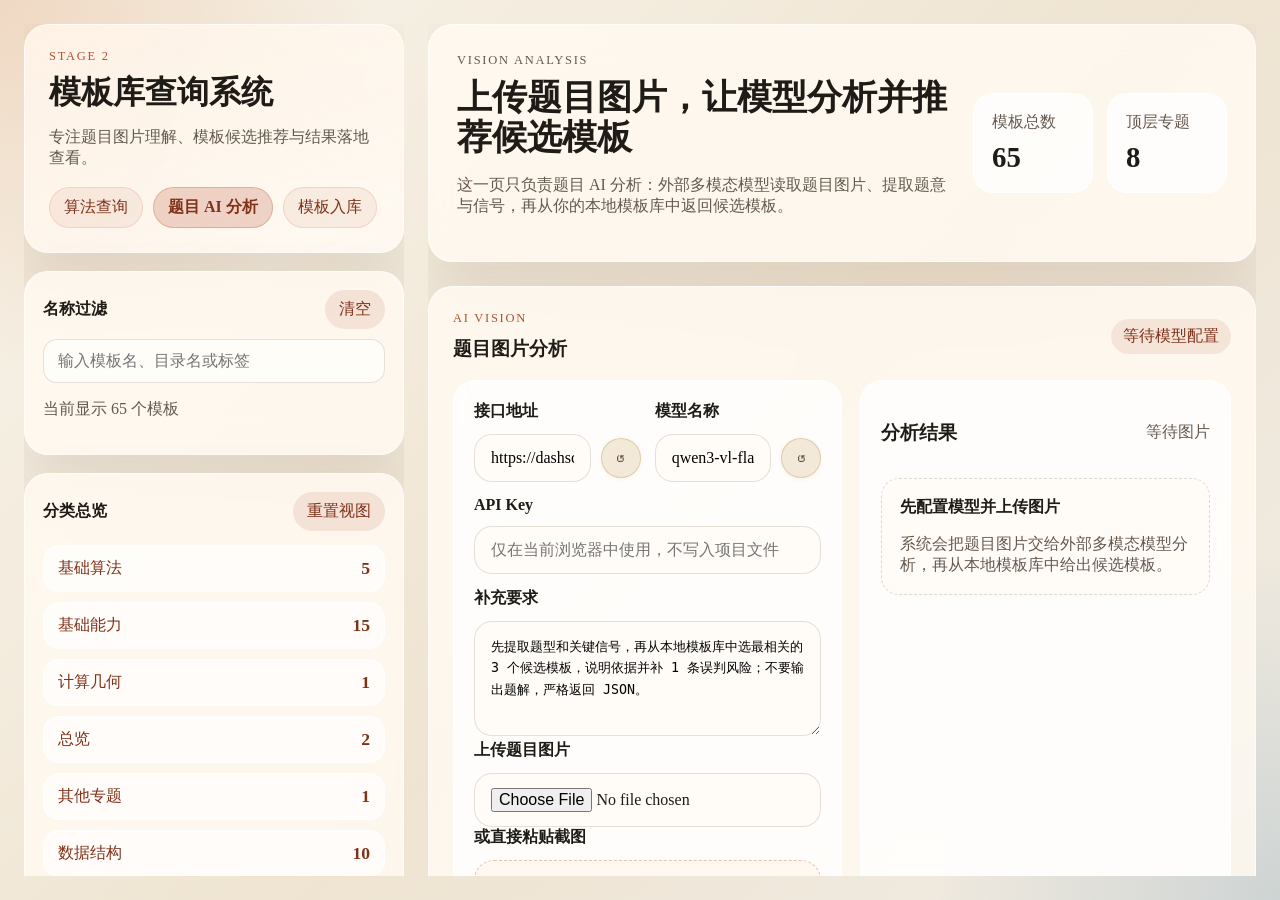
==== web/ai-analysis.html @ 7a5d6fc0 "初始化：智能算法学习助手项目 - 算法竞赛模板库与AI讲解系统" ====
<!DOCTYPE html>
<html lang="zh-CN">
  <head>
    <meta charset="UTF-8" />
    <meta name="viewport" content="width=device-width, initial-scale=1.0" />
    <meta http-equiv="Cache-Control" content="no-cache, no-store, must-revalidate" />
    <meta http-equiv="Pragma" content="no-cache" />
    <meta http-equiv="Expires" content="0" />
    <title>题目 AI 分析</title>
    <link rel="stylesheet" href="./styles.css?v=20260528-manage-page" />
  </head>
  <body data-page="ai-analysis">
    <div class="shell">
      <aside class="sidebar">
        <div class="brand">
          <p class="eyebrow">Stage 2</p>
          <h1>模板库查询系统</h1>
          <p class="subtitle">专注题目图片理解、模板候选推荐与结果落地查看。</p>
          <div class="page-switch" aria-label="页面切换">
            <a class="page-switch-link" href="./index.html">算法查询</a>
            <a class="page-switch-link is-active" href="./ai-analysis.html">题目 AI 分析</a>
            <a class="page-switch-link" href="./template-maintenance.html">模板入库</a>
          </div>
        </div>

        <section class="panel search-panel">
          <div class="panel-title-row compact">
            <label for="keyword">名称过滤</label>
            <button id="clear-search" type="button">清空</button>
          </div>
          <input id="keyword" type="search" placeholder="输入模板名、目录名或标签" />
          <p id="result-count" class="helper"></p>
        </section>

        <section class="panel summary-panel">
          <div class="panel-title-row">
            <h2>分类总览</h2>
            <button id="reset-view" type="button">重置视图</button>
          </div>
          <div id="summary-cards" class="summary-cards"></div>
        </section>

        <section class="panel tree-panel">
          <div class="panel-title-row">
            <h2>目录树</h2>
            <button id="expand-all" type="button">全部展开</button>
          </div>
          <div id="tree-root" class="tree-root"></div>
        </section>
      </aside>

      <main class="content">
        <section class="hero">
          <div>
            <p class="eyebrow">Vision Analysis</p>
            <h2>上传题目图片，让模型分析并推荐候选模板</h2>
            <p>
              这一页只负责题目 AI 分析：外部多模态模型读取题目图片、提取题意与信号，再从你的本地模板库中返回候选模板。
            </p>
          </div>
          <div class="hero-stats">
            <div>
              <span>模板总数</span>
              <strong id="hero-total">0</strong>
            </div>
            <div>
              <span>顶层专题</span>
              <strong id="hero-categories">0</strong>
            </div>
          </div>
        </section>

        <section class="recommend-panel">
          <div class="recommend-header">
            <div>
              <p class="eyebrow">AI Vision</p>
              <h3>题目图片分析</h3>
            </div>
            <span id="recommend-status" class="recommend-status">等待模型配置</span>
          </div>

          <div class="recommend-grid">
            <div class="recommend-card">
              <div class="ai-config-grid">
                <div>
                  <label for="ai-endpoint">接口地址</label>
                  <div class="input-with-reset">
                    <input id="ai-endpoint" type="url" placeholder="https://dashscope.aliyuncs.com/compatible-mode/v1/chat/completions" />
                    <button id="reset-ai-endpoint" type="button" class="inline-reset-btn" title="填入默认接口地址">↺</button>
                  </div>
                </div>
                <div>
                  <label for="ai-model">模型名称</label>
                  <div class="input-with-reset">
                    <input id="ai-model" type="text" placeholder="qwen3-vl-flash" />
                    <button id="reset-ai-model" type="button" class="inline-reset-btn" title="填入默认模型">↺</button>
                  </div>
                </div>
              </div>

              <div class="ai-config-grid single">
                <div>
                  <label for="ai-api-key">API Key</label>
                  <input id="ai-api-key" type="password" placeholder="仅在当前浏览器中使用，不写入项目文件" />
                </div>
              </div>

              <div>
                <label for="ai-extra-prompt">补充要求</label>
                <textarea
                  id="ai-extra-prompt"
                  rows="4"
                  placeholder="默认会提取题型信号，只返回 3 个候选模板，并说明依据与误判风险。"
                ></textarea>
              </div>

              <div>
                <label for="problem-image">上传题目图片</label>
                <input id="problem-image" class="file-input" type="file" accept="image/*" />
              </div>

              <div>
                <label for="paste-target">或直接粘贴截图</label>
                <div id="paste-target" class="paste-target" tabindex="0" role="button" aria-label="粘贴题目截图区域">
                  <strong>点击这里后按 Command + V</strong>
                  <span>也支持在本页任意非输入区域直接粘贴剪贴板中的图片。</span>
                </div>
              </div>

              <div id="image-preview-shell" class="image-preview-shell hidden">
                <img id="image-preview" alt="题目图片预览" />
              </div>

              <p class="helper">
                建议使用支持图像输入且允许浏览器直连的 OpenAI 兼容接口。模型需要返回候选模板与推荐理由。
              </p>

              <div class="recommend-actions">
                <button id="run-recommendation" type="button">调用模型分析</button>
                <button id="clear-recommendation" type="button">清空本次分析</button>
              </div>
            </div>

            <div class="recommend-card result-card">
              <div class="panel-title-row">
                <h3>分析结果</h3>
                <span id="recommend-count" class="helper">等待图片</span>
              </div>
              <div id="analysis-summary" class="analysis-summary hidden">
                <article class="analysis-card">
                  <h4>题意概括</h4>
                  <p id="analysis-summary-text"></p>
                </article>
                <article class="analysis-card">
                  <h4>识别信号</h4>
                  <div id="analysis-signals" class="tag-list"></div>
                </article>
                <article class="analysis-card">
                  <h4>分析备注</h4>
                  <p id="analysis-caution-text"></p>
                </article>
              </div>
              <div id="recommend-results" class="recommend-results">
                <div class="recommend-empty">
                  <h4>先配置模型并上传图片</h4>
                  <p>系统会把题目图片交给外部多模态模型分析，再从本地模板库中给出候选模板。</p>
                </div>
              </div>
            </div>
          </div>
        </section>

        <section id="empty-state" class="empty-state">
          <h3>从左侧或候选结果中选择一个模板</h3>
          <p>你可以先用 AI 分析获得候选模板，也可以继续通过左侧目录树手动浏览。</p>
        </section>

        <section id="detail-panel" class="detail-panel hidden">
          <div class="detail-header">
            <div>
              <p id="detail-breadcrumb" class="eyebrow"></p>
              <h3 id="detail-title"></h3>
            </div>
            <span id="detail-tag" class="detail-tag"></span>
          </div>

          <div class="meta-strip">
            <div class="meta-pill">
              <span>学习难度</span>
              <strong id="detail-difficulty"></strong>
            </div>
            <div class="meta-pill wide">
              <span>关键词</span>
              <div id="detail-keywords" class="tag-list"></div>
            </div>
          </div>

          <div class="detail-grid">
            <article class="detail-card">
              <h4>人工分类路径</h4>
              <p id="detail-layers"></p>
            </article>
            <article class="detail-card">
              <h4>原始文件位置</h4>
              <p id="detail-path"></p>
            </article>
            <article class="detail-card wide">
              <h4>分类说明</h4>
              <p id="detail-note"></p>
            </article>
            <article class="detail-card wide">
              <h4>适用题型</h4>
              <div id="detail-scenarios" class="tag-list"></div>
            </article>
            <article class="detail-card wide">
              <h4>识别信号</h4>
              <div id="detail-signals" class="tag-list"></div>
            </article>
            <article class="detail-card wide">
              <h4>常见风险</h4>
              <div id="detail-risks" class="tag-list"></div>
            </article>
          </div>

          <div class="code-toolbar">
            <div class="code-toolbar-title">
              <span>模板源码</span>
              <span id="code-status" class="code-status">编辑器视图</span>
            </div>
            <div class="code-actions">
              <button id="toggle-wrap" type="button">自动换行</button>
              <button id="toggle-collapse" type="button">展开全部</button>
              <span id="code-meta" class="code-meta"></span>
              <button id="copy-code" type="button">复制代码</button>
            </div>
          </div>
          <pre id="code-block" class="code-block is-collapsed"><code id="detail-code"></code></pre>
        </section>
      </main>
    </div>

    <script src="./data/template-data.js?v=20260528-manage-page"></script>
    <script src="./app.js?v=20260602-ai-proxy"></script>
  </body>
</html>
---- web/styles.css ----
:root {
  --bg: #f3efe5;
  --panel: rgba(255, 250, 242, 0.86);
  --panel-strong: #fffdf8;
  --text: #1f1b16;
  --muted: #65594e;
  --line: rgba(98, 77, 57, 0.16);
  --accent: #b44f2f;
  --accent-soft: rgba(180, 79, 47, 0.12);
  --accent-strong: #7f3119;
  --shadow: 0 24px 60px rgba(88, 55, 29, 0.12);
  --radius: 24px;
}

* {
  box-sizing: border-box;
}

html {
  height: 100%;
}

body {
  margin: 0;
  min-height: 100vh;
  font-family: "Noto Serif SC", "Source Han Serif SC", serif;
  color: var(--text);
  background:
    radial-gradient(circle at top left, rgba(214, 133, 74, 0.25), transparent 24%),
    radial-gradient(circle at bottom right, rgba(72, 116, 138, 0.2), transparent 22%),
    linear-gradient(135deg, #f8f4eb, #efe4d1 55%, #efece6);
  overflow-x: hidden;
}

button,
input {
  font: inherit;
}

.shell {
  display: grid;
  grid-template-columns: minmax(320px, 380px) 1fr;
  gap: 24px;
  padding: 24px;
  width: 100%;
  min-height: 100vh;
}

.sidebar,
.content {
  min-width: 0;
  min-height: calc(100vh - 48px);
}

.sidebar {
  display: flex;
  flex-direction: column;
  gap: 18px;
}

.brand,
.panel,
.hero,
.recommend-panel,
.detail-panel,
.empty-state {
  background: var(--panel);
  backdrop-filter: blur(16px);
  border: 1px solid rgba(255, 255, 255, 0.6);
  border-radius: var(--radius);
  box-shadow: var(--shadow);
}

.brand {
  padding: 24px;
  background:
    linear-gradient(160deg, rgba(255, 244, 232, 0.95), rgba(255, 251, 245, 0.84)),
    linear-gradient(120deg, rgba(180, 79, 47, 0.08), transparent 55%);
}

.page-switch {
  display: flex;
  flex-wrap: wrap;
  gap: 10px;
  margin-top: 18px;
}

.page-switch-link {
  display: inline-flex;
  align-items: center;
  justify-content: center;
  padding: 9px 14px;
  border-radius: 999px;
  color: var(--accent-strong);
  background: rgba(180, 79, 47, 0.08);
  border: 1px solid rgba(180, 79, 47, 0.14);
  text-decoration: none;
  transition: transform 0.18s ease, background 0.18s ease, border-color 0.18s ease;
}

.page-switch-link:hover {
  transform: translateY(-1px);
  background: rgba(180, 79, 47, 0.14);
}

.page-switch-link.is-active {
  background: rgba(180, 79, 47, 0.22);
  border-color: rgba(180, 79, 47, 0.28);
  font-weight: 700;
}

.brand h1,
.hero h2,
#detail-title,
.empty-state h3 {
  margin: 0;
  line-height: 1.15;
}

.brand h1 {
  font-size: 2rem;
}

.subtitle,
.helper,
.hero p,
.detail-card p,
#detail-note,
#detail-path,
#detail-layers,
.empty-state p {
  color: var(--muted);
}

.eyebrow {
  margin: 0 0 10px;
  color: var(--accent);
  font-size: 0.78rem;
  letter-spacing: 0.14em;
  text-transform: uppercase;
}

.panel {
  padding: 18px;
}

.panel h2,
.detail-card h4 {
  margin: 0;
  font-size: 1rem;
}

.search-panel label {
  display: block;
  margin-bottom: 10px;
  font-weight: 700;
}

.search-panel input {
  width: 100%;
  padding: 12px 14px;
  border-radius: 14px;
  border: 1px solid var(--line);
  background: var(--panel-strong);
  outline: none;
}

.search-panel input:focus {
  border-color: rgba(180, 79, 47, 0.45);
  box-shadow: 0 0 0 4px rgba(180, 79, 47, 0.08);
}

.panel-title-row,
.detail-header,
.code-toolbar,
.summary-card,
.tree-leaf,
.tree-branch-header,
.hero {
  display: flex;
  align-items: center;
  justify-content: space-between;
}

.panel-title-row {
  margin-bottom: 14px;
}

.panel-title-row.compact {
  margin-bottom: 10px;
}

.panel-title-row.compact label {
  margin: 0;
}

button {
  border: none;
  border-radius: 999px;
  padding: 9px 14px;
  background: var(--accent-soft);
  color: var(--accent-strong);
  cursor: pointer;
  transition: transform 0.18s ease, background 0.18s ease;
}

button:hover {
  transform: translateY(-1px);
  background: rgba(180, 79, 47, 0.18);
}

button.is-danger {
  background: rgba(179, 72, 72, 0.18);
  color: #7d1e1e;
}

button.is-danger:hover {
  background: rgba(179, 72, 72, 0.28);
}

.summary-cards {
  display: grid;
  gap: 10px;
}

.quick-filter-root {
  display: flex;
  flex-wrap: wrap;
  gap: 10px;
}

.quick-filter-chip {
  padding: 8px 12px;
  border-radius: 999px;
  background: rgba(255, 255, 255, 0.7);
  border: 1px solid rgba(180, 79, 47, 0.12);
  color: var(--accent-strong);
}

.quick-filter-chip.is-active {
  background: rgba(180, 79, 47, 0.2);
  border-color: rgba(180, 79, 47, 0.24);
  font-weight: 700;
}

.recent-root {
  display: grid;
  gap: 10px;
}

.recent-item {
  width: 100%;
  display: grid;
  gap: 6px;
  padding: 12px 14px;
  border-radius: 16px;
  background: rgba(255, 255, 255, 0.7);
  border: 1px solid rgba(255, 255, 255, 0.72);
  text-align: left;
}

.recent-item strong {
  font-size: 0.98rem;
}

.recent-item span,
.recent-item small,
.recent-empty p {
  color: var(--muted);
}

.recent-item.active {
  background: rgba(180, 79, 47, 0.14);
  border-color: rgba(180, 79, 47, 0.18);
}

.recent-empty {
  padding: 14px;
  border-radius: 16px;
  background: rgba(255, 252, 247, 0.78);
  border: 1px dashed rgba(98, 77, 57, 0.18);
}

.recent-empty p {
  margin: 0;
}

.summary-card {
  padding: 12px 14px;
  border-radius: 16px;
  background: rgba(255, 255, 255, 0.68);
  border: 1px solid rgba(255, 255, 255, 0.7);
}

.summary-card strong {
  font-size: 1.1rem;
}

.summary-card span {
  text-align: left;
}

.tree-root {
  display: grid;
  gap: 10px;
}

.tree-node {
  border: 1px solid rgba(103, 80, 58, 0.12);
  border-radius: 18px;
  background: rgba(255, 255, 255, 0.54);
  overflow: hidden;
}

.tree-branch-header,
.tree-leaf {
  width: 100%;
  padding: 12px 14px;
  background: transparent;
  text-align: left;
  border-radius: 0;
}

.tree-branch-header.active,
.tree-leaf.active {
  background: rgba(180, 79, 47, 0.12);
}

.tree-node-children {
  display: grid;
  gap: 8px;
  padding: 0 10px 10px;
}

.tree-leaf {
  border-radius: 14px;
  border: 1px solid transparent;
}

.tree-leaf small,
.tree-branch-header small {
  color: var(--muted);
}

.content {
  display: flex;
  flex-direction: column;
  gap: 24px;
}

.hero,
.recommend-panel,
.detail-panel,
.empty-state,
.recommend-card,
.result-card,
.analysis-summary,
.recommend-results,
.detail-grid,
.meta-strip,
.code-toolbar,
.code-toolbar-title,
.code-actions,
.recommend-header,
.recommend-main,
.analysis-card,
.recommend-item,
.detail-card,
.tag-list,
.code-block,
.code-line,
.line-content {
  min-width: 0;
}

.hero {
  gap: 18px;
  padding: 28px;
}

.recommend-panel {
  padding: 24px;
}

.code-classify-panel textarea {
  min-height: 240px;
  font-family: "SFMono-Regular", "Consolas", monospace;
  font-size: 0.92rem;
}

.save-template-box {
  display: grid;
  gap: 12px;
  margin-top: 18px;
  padding-top: 18px;
  border-top: 1px dashed rgba(98, 77, 57, 0.18);
}

.save-template-grid {
  margin-bottom: 0;
}

#save-template-path {
  color: var(--muted);
}

#save-template-path[list]::-webkit-calendar-picker-indicator {
  opacity: 0.6;
}

.save-template-option {
  display: inline-flex;
  align-items: center;
  gap: 10px;
  color: var(--text);
  font-weight: 700;
}

.save-template-option input {
  width: auto;
  margin: 0;
}

.classify-result-main {
  display: grid;
  gap: 8px;
}

.classify-result-main strong {
  font-size: 1rem;
}

.classify-result-main span,
.classify-result-main small {
  color: var(--muted);
}

.recommend-header {
  display: flex;
  align-items: center;
  justify-content: space-between;
  gap: 16px;
  margin-bottom: 18px;
}

.recommend-header h3,
.recommend-empty h4 {
  margin: 0;
}

.recommend-status {
  display: inline-flex;
  align-items: center;
  padding: 7px 12px;
  border-radius: 999px;
  background: rgba(180, 79, 47, 0.1);
  color: var(--accent-strong);
}

.recommend-grid {
  display: grid;
  grid-template-columns: minmax(0, 1.05fr) minmax(0, 1fr);
  gap: 18px;
}

.ai-config-grid {
  display: grid;
  grid-template-columns: repeat(2, minmax(0, 1fr));
  gap: 14px;
  margin-bottom: 14px;
}

.ai-config-grid.single {
  grid-template-columns: 1fr;
}

.input-with-reset {
  display: flex;
  gap: 10px;
  align-items: center;
}

.input-with-reset input {
  flex: 1;
  margin-bottom: 0;
}

.inline-reset-btn {
  flex-shrink: 0;
  width: 40px;
  height: 40px;
  padding: 0;
  display: inline-flex;
  align-items: center;
  justify-content: center;
  font-size: 1.1rem;
  font-weight: 500;
  color: #5a4a36;
  background: linear-gradient(135deg, rgba(214, 177, 120, 0.28), rgba(184, 139, 71, 0.18));
  border: 1px solid rgba(184, 139, 71, 0.32);
  border-radius: 50%;
  cursor: pointer;
  user-select: none;
  transition: background 0.2s, color 0.2s, border-color 0.2s, box-shadow 0.2s, transform 0.15s;
  box-shadow: 0 1px 4px rgba(120, 85, 45, 0.08);
  line-height: 1;
}

.inline-reset-btn:hover {
  background: linear-gradient(135deg, rgba(214, 177, 120, 0.42), rgba(184, 139, 71, 0.28));
  color: var(--accent-strong);
  border-color: rgba(180, 79, 47, 0.36);
  box-shadow: 0 2px 10px rgba(180, 79, 47, 0.12);
  transform: translateY(-1px);
}

.inline-reset-btn:active {
  transform: translateY(0) scale(0.96);
  box-shadow: 0 1px 4px rgba(120, 85, 45, 0.08);
  transition: none;
}

.recommend-card {
  padding: 20px;
  border-radius: 22px;
  background: rgba(255, 255, 255, 0.72);
  border: 1px solid rgba(255, 255, 255, 0.78);
}

.recommend-card label {
  display: block;
  margin-bottom: 12px;
  font-weight: 700;
}

.recommend-card textarea,
.recommend-card input {
  width: 100%;
  padding: 14px 16px;
  border-radius: 18px;
  border: 1px solid var(--line);
  background: rgba(255, 252, 247, 0.96);
  outline: none;
}

.recommend-card textarea {
  min-height: 108px;
  resize: vertical;
  line-height: 1.6;
}

.recommend-card textarea:focus,
.recommend-card input:focus {
  border-color: rgba(180, 79, 47, 0.45);
  box-shadow: 0 0 0 4px rgba(180, 79, 47, 0.08);
}

.recommend-actions,
.recommend-reasons {
  display: flex;
  flex-wrap: wrap;
  gap: 10px;
}

.file-input {
  cursor: pointer;
}

.paste-target {
  display: grid;
  gap: 8px;
  padding: 18px;
  margin-top: 2px;
  border-radius: 20px;
  border: 1px dashed rgba(180, 79, 47, 0.32);
  background: rgba(255, 248, 241, 0.92);
  color: var(--accent-strong);
  cursor: pointer;
  transition: border-color 0.18s ease, background 0.18s ease, transform 0.18s ease, box-shadow 0.18s ease;
}

.paste-target strong {
  font-size: 1rem;
}

.paste-target span {
  color: var(--muted);
  line-height: 1.6;
}

.paste-target:hover,
.paste-target:focus-visible {
  outline: none;
  transform: translateY(-1px);
  border-color: rgba(180, 79, 47, 0.54);
  background: rgba(255, 252, 247, 0.98);
  box-shadow: 0 0 0 4px rgba(180, 79, 47, 0.08);
}

.image-preview-shell {
  margin-top: 14px;
  overflow: hidden;
  border-radius: 20px;
  border: 1px solid rgba(103, 80, 58, 0.14);
  background: rgba(255, 255, 255, 0.55);
}

.image-preview-shell img {
  display: block;
  width: 100%;
  max-height: 320px;
  object-fit: contain;
  background: rgba(255, 252, 247, 0.94);
}

.recommend-actions {
  margin-top: 18px;
}

.result-card {
  display: flex;
  flex-direction: column;
}

.recommend-results {
  display: grid;
  gap: 12px;
}

.analysis-summary {
  display: grid;
  gap: 12px;
  margin-bottom: 14px;
}

.analysis-card {
  padding: 16px;
  border-radius: 18px;
  background: rgba(255, 252, 247, 0.88);
  border: 1px solid rgba(103, 80, 58, 0.1);
}

.analysis-card h4 {
  margin: 0 0 10px;
}

.analysis-card p {
  margin: 0;
  color: var(--muted);
  line-height: 1.6;
}

.explain-panel {
  margin-bottom: 24px;
  padding: 22px;
  border-radius: 22px;
  background: rgba(255, 252, 247, 0.82);
  border: 1px solid rgba(103, 80, 58, 0.12);
}

.explain-header {
  display: flex;
  align-items: center;
  justify-content: space-between;
  gap: 16px;
}

.explain-header h4 {
  margin: 0;
}

.explain-body {
  display: grid;
  gap: 14px;
  margin-top: 18px;
}

.explain-config-row {
  display: grid;
  grid-template-columns: minmax(0, 1fr) auto;
  gap: 14px;
  align-items: end;
}

.explain-key-field label {
  display: block;
  margin-bottom: 10px;
  font-weight: 700;
}

.explain-key-field input {
  width: 100%;
  padding: 14px 16px;
  border-radius: 18px;
  border: 1px solid var(--line);
  background: rgba(255, 252, 247, 0.96);
  outline: none;
}

.explain-key-field input:focus {
  border-color: rgba(180, 79, 47, 0.45);
  box-shadow: 0 0 0 4px rgba(180, 79, 47, 0.08);
}

.explain-result {
  display: grid;
  grid-template-columns: repeat(2, minmax(0, 1fr));
  gap: 12px;
}

.explain-result .analysis-card:nth-child(1),
.explain-result .analysis-card:nth-child(2) {
  grid-column: 1 / -1;
}

.recommend-empty {
  padding: 18px;
  border-radius: 18px;
  background: rgba(255, 252, 247, 0.85);
  border: 1px dashed rgba(98, 77, 57, 0.2);
}

.recommend-empty p {
  margin-bottom: 0;
  color: var(--muted);
}

.recommend-item {
  display: grid;
  grid-template-columns: 76px 1fr;
  gap: 14px;
  align-items: start;
  padding: 16px;
  border-radius: 18px;
  background: rgba(255, 250, 242, 0.84);
  border: 1px solid rgba(103, 80, 58, 0.12);
  text-align: left;
}

.recommend-rank {
  display: inline-flex;
  justify-content: center;
  align-items: center;
  padding: 8px 10px;
  border-radius: 999px;
  background: rgba(180, 79, 47, 0.12);
  color: var(--accent-strong);
  font-size: 0.88rem;
}

.recommend-main {
  display: flex;
  align-items: baseline;
  justify-content: space-between;
  gap: 14px;
}

.recommend-main strong {
  font-size: 1rem;
}

.recommend-main span,
.recommend-score {
  color: var(--muted);
  font-size: 0.92rem;
}

.recommend-body {
  display: grid;
  gap: 10px;
}

.reason-pill {
  display: inline-flex;
  align-items: center;
  padding: 6px 10px;
  border-radius: 999px;
  background: rgba(72, 116, 138, 0.08);
  color: #2f5a6f;
}

.hero h2 {
  margin-bottom: 12px;
  font-size: 2.2rem;
}

.hero-stats {
  display: grid;
  grid-template-columns: repeat(2, minmax(120px, 1fr));
  gap: 14px;
}

.hero-stats div,
.detail-card {
  padding: 18px;
  border-radius: 20px;
  background: rgba(255, 255, 255, 0.72);
  border: 1px solid rgba(255, 255, 255, 0.7);
}

.hero-stats span {
  display: block;
  color: var(--muted);
  margin-bottom: 8px;
}

.hero-stats strong {
  font-size: 1.8rem;
}

.empty-state,
.detail-panel {
  padding: 28px;
}

.hidden {
  display: none;
}

.detail-header-actions {
  display: inline-flex;
  align-items: center;
  gap: 10px;
  flex-wrap: wrap;
}

.detail-action-status {
  margin: 14px 0 0;
}

.detail-tag {
  padding: 8px 12px;
  border-radius: 999px;
  background: var(--accent-soft);
  color: var(--accent-strong);
}

.meta-strip {
  display: grid;
  grid-template-columns: 220px 1fr;
  gap: 14px;
  margin: 18px 0 0;
}

.meta-pill {
  padding: 16px 18px;
  border-radius: 20px;
  background: rgba(255, 255, 255, 0.72);
  border: 1px solid rgba(255, 255, 255, 0.7);
}

.meta-pill span {
  display: block;
  margin-bottom: 10px;
  color: var(--muted);
}

.meta-pill strong {
  font-size: 1.15rem;
}

.meta-pill.wide {
  display: flex;
  flex-direction: column;
}

.tag-list {
  display: flex;
  flex-wrap: wrap;
  gap: 8px;
}

.tag-item {
  display: inline-flex;
  align-items: center;
  padding: 7px 12px;
  border-radius: 999px;
  background: rgba(180, 79, 47, 0.09);
  color: var(--accent-strong);
  border: 1px solid rgba(180, 79, 47, 0.12);
  line-height: 1.35;
}

.detail-grid {
  display: grid;
  grid-template-columns: repeat(2, minmax(0, 1fr));
  gap: 14px;
  margin: 18px 0 24px;
}

.detail-card.wide {
  grid-column: 1 / -1;
}

.code-toolbar {
  position: sticky;
  top: 16px;
  z-index: 3;
  margin-bottom: 12px;
  padding: 12px 14px;
  border-radius: 18px;
  background: rgba(255, 250, 242, 0.82);
  backdrop-filter: blur(12px);
  border: 1px solid rgba(255, 255, 255, 0.75);
  box-shadow: 0 14px 34px rgba(88, 55, 29, 0.08);
}

.code-toolbar-title {
  display: flex;
  align-items: center;
  gap: 10px;
}

.code-status {
  display: inline-flex;
  align-items: center;
  padding: 5px 10px;
  border-radius: 999px;
  background: rgba(180, 79, 47, 0.08);
  color: var(--accent-strong);
  font-size: 0.85rem;
}

.code-toolbar button:disabled {
  opacity: 0.45;
  cursor: default;
  transform: none;
}

.code-toolbar button.is-active {
  background: rgba(180, 79, 47, 0.2);
}

.code-toolbar button.is-success {
  background: rgba(78, 145, 103, 0.2);
  color: #275b36;
}

button.is-danger {
  background: rgba(179, 72, 72, 0.2);
  color: #7d1e1e;
}

#toggle-favorite.is-favorite {
  background: rgba(215, 157, 52, 0.24);
  color: #7f5a12;
}

.code-toolbar {
  margin-bottom: 12px;
}

.action-toast {
  position: fixed;
  right: 24px;
  bottom: 24px;
  z-index: 40;
  max-width: min(360px, calc(100vw - 32px));
  padding: 12px 16px;
  border-radius: 16px;
  background: rgba(78, 145, 103, 0.94);
  color: #f6fff8;
  box-shadow: 0 18px 40px rgba(39, 91, 54, 0.22);
  opacity: 0;
  transform: translateY(12px);
  transition: opacity 0.18s ease, transform 0.18s ease;
  pointer-events: none;
}

.action-toast.is-visible {
  opacity: 1;
  transform: translateY(0);
}

.code-actions {
  display: inline-flex;
  align-items: center;
  gap: 10px;
}

.code-meta {
  color: var(--muted);
  font-size: 0.92rem;
}

.code-block {
  margin: 0;
  padding: 18px 0;
  max-height: 70vh;
  overflow: auto;
  border-radius: 22px;
  background:
    linear-gradient(180deg, rgba(34, 27, 21, 0.98), rgba(20, 17, 14, 0.98)),
    linear-gradient(90deg, rgba(116, 89, 64, 0.1), transparent 30%);
  color: #f8efe2;
  line-height: 1.55;
  border: 1px solid rgba(255, 255, 255, 0.08);
  box-shadow: inset 0 1px 0 rgba(255, 255, 255, 0.05);
}

.code-block.is-collapsed {
  max-height: 580px;
}

.code-block.is-wrapped .line-content {
  white-space: pre-wrap;
  word-break: break-word;
  overflow-wrap: anywhere;
}

.code-block code {
  display: block;
  font-family: "SFMono-Regular", "Consolas", monospace;
  white-space: pre;
}

.code-line {
  display: grid;
  grid-template-columns: 64px 1fr;
  align-items: start;
}

.code-line:hover {
  background: rgba(255, 255, 255, 0.035);
}

.line-number {
  user-select: none;
  padding: 0 14px 0 18px;
  text-align: right;
  color: rgba(212, 191, 171, 0.42);
  border-right: 1px solid rgba(255, 255, 255, 0.08);
}

.line-content {
  display: block;
  padding: 0 22px;
  white-space: pre;
  overflow-wrap: normal;
}

@media (min-width: 1121px) {
  body {
    overflow: hidden;
  }

  .shell {
    height: 100vh;
    overflow: hidden;
  }

  .sidebar,
  .content {
    overflow-y: auto;
    overflow-x: hidden;
  }
}

.token.comment {
  color: #7f9681;
}

.token.string {
  color: #d8c26f;
}

.token.keyword {
  color: #f28b73;
}

.token.type {
  color: #7dcfff;
}

.token.function {
  color: #8bd5ca;
}

.token.number {
  color: #f5a97f;
}

.token.preprocessor {
  color: #c6a0f6;
}

.token.literal {
  color: #eed49f;
}

@media (max-width: 1120px) {
  .shell {
    grid-template-columns: 1fr;
  }

  .sidebar,
  .content {
    min-height: auto;
  }

  .hero {
    flex-direction: column;
    align-items: flex-start;
  }

  .recommend-grid {
    grid-template-columns: 1fr;
  }

  .explain-config-row,
  .explain-result {
    grid-template-columns: 1fr;
  }

  .ai-config-grid {
    grid-template-columns: 1fr;
  }
}

@media (max-width: 720px) {
  .shell {
    padding: 14px;
    gap: 14px;
  }

  .brand,
  .panel,
  .hero,
  .detail-panel,
  .empty-state {
    border-radius: 20px;
  }

  .hero h2 {
    font-size: 1.7rem;
  }

  .detail-grid,
  .meta-strip,
  .hero-stats,
  .recommend-item {
    grid-template-columns: 1fr;
  }

  .code-toolbar,
  .code-actions,
  .code-toolbar-title,
  .recommend-actions,
  .recommend-main,
  .recommend-header {
    flex-wrap: wrap;
  }
}
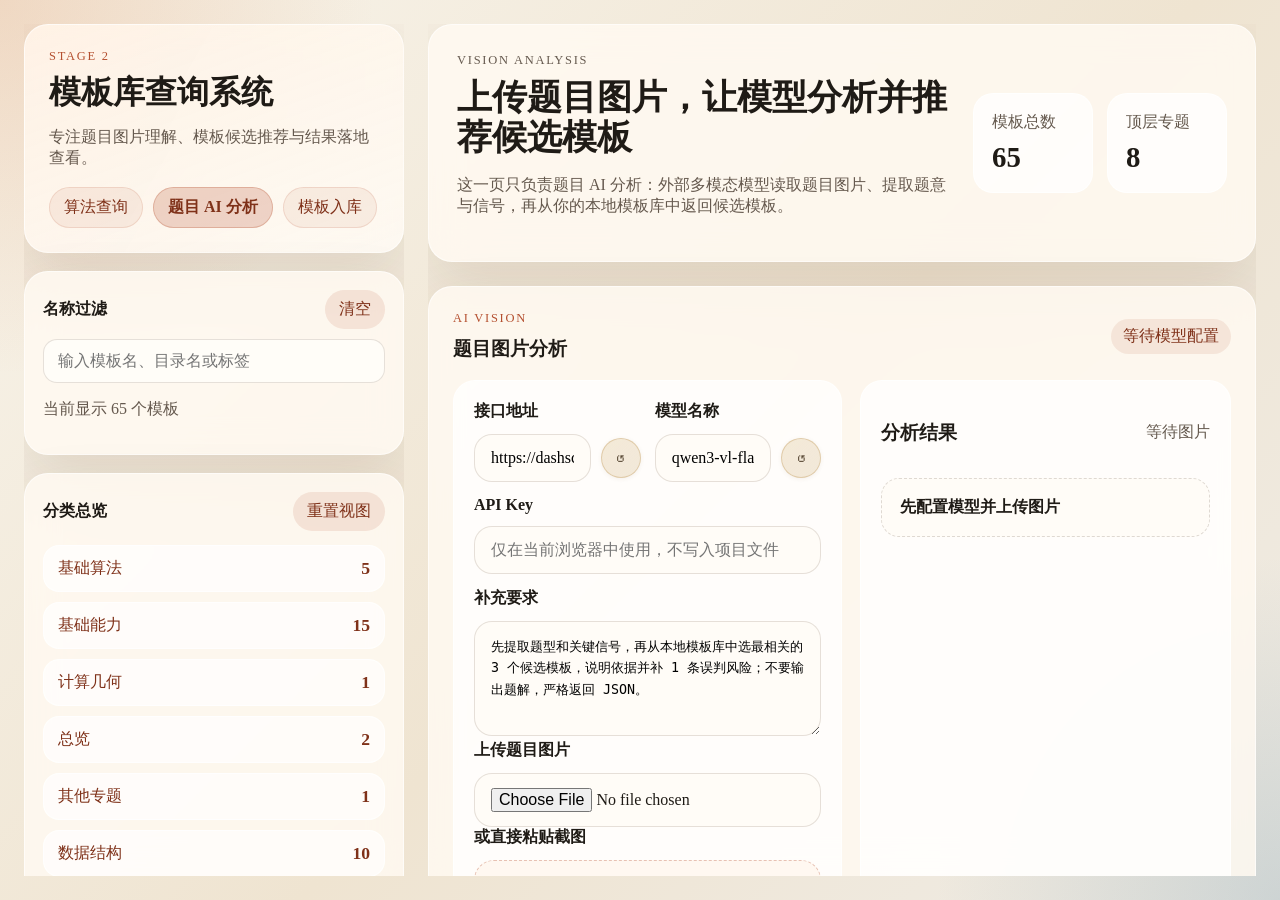
==== commit 4d1b40a2: "新增：用户模板选择输入与AI验证、分析历史存储与学习诊断功能" ====
--- a/web/ai-analysis.html
+++ b/web/ai-analysis.html
@@ -127,6 +127,15 @@
                 </div>
               </div>
 
+              <div>
+                <label for="user-template-choice">你的模板选择（选填）</label>
+                <div class="autocomplete-wrapper">
+                  <input id="user-template-choice" type="text" placeholder="输入你认为适合的模板名，AI将帮你判断是否正确" autocomplete="off" />
+                  <div id="template-autocomplete" class="autocomplete-dropdown hidden"></div>
+                </div>
+                <p class="helper">在调用AI分析前，先猜一个模板。AI除了推荐模板，还会评估你的选择是否正确并给出反馈。</p>
+              </div>
+
               <div id="image-preview-shell" class="image-preview-shell hidden">
                 <img id="image-preview" alt="题目图片预览" />
               </div>
@@ -170,6 +179,46 @@
           </div>
         </section>
 
+        <!-- 学习诊断面板 -->
+        <section id="diagnosis-panel" class="diagnosis-panel">
+          <div class="diagnosis-header">
+            <div>
+              <p class="eyebrow">Learning Diagnosis</p>
+              <h3>学习诊断</h3>
+            </div>
+            <div class="diagnosis-header-actions">
+              <span id="diagnosis-status" class="recommend-status">基于历史分析记录</span>
+              <button id="run-diagnosis" type="button">生成诊断报告</button>
+              <button id="clear-diagnosis" type="button">清空历史</button>
+            </div>
+          </div>
+          <div id="diagnosis-summary" class="diagnosis-summary hidden">
+            <div class="diagnosis-stats">
+              <div class="diagnosis-stat-card">
+                <strong id="diag-total-attempts">0</strong>
+                <span>总分析次数</span>
+              </div>
+              <div class="diagnosis-stat-card">
+                <strong id="diag-correct-rate">0%</strong>
+                <span>选择正确率</span>
+              </div>
+              <div class="diagnosis-stat-card">
+                <strong id="diag-strong-categories">0</strong>
+                <span>掌握专题数</span>
+              </div>
+              <div class="diagnosis-stat-card">
+                <strong id="diag-weak-categories">0</strong>
+                <span>薄弱专题数</span>
+              </div>
+            </div>
+            <div class="diagnosis-categories" id="diagnosis-categories"></div>
+            <div class="diagnosis-history" id="diagnosis-history"></div>
+          </div>
+          <div id="diagnosis-empty" class="diagnosis-empty">
+            <p>暂无分析历史。在题目 AI 分析中选择模板后，系统会记录你的判断与AI推荐结果的对比，用于生成诊断报告。</p>
+          </div>
+        </section>
+
         <section id="empty-state" class="empty-state">
           <h3>从左侧或候选结果中选择一个模板</h3>
           <p>你可以先用 AI 分析获得候选模板，也可以继续通过左侧目录树手动浏览。</p>
--- a/web/styles.css
+++ b/web/styles.css
@@ -1150,4 +1150,304 @@
   .recommend-header {
     flex-wrap: wrap;
   }
-}+}
+
+/* ===== 自动补全下拉 ===== */
+.autocomplete-wrapper {
+  position: relative;
+}
+
+.autocomplete-dropdown {
+  position: absolute;
+  top: 100%;
+  left: 0;
+  right: 0;
+  max-height: 240px;
+  overflow-y: auto;
+  background: var(--panel-strong);
+  border: 1px solid var(--line);
+  border-radius: 12px;
+  box-shadow: var(--shadow);
+  z-index: 100;
+  margin-top: 4px;
+}
+
+.autocomplete-dropdown.hidden {
+  display: none;
+}
+
+.autocomplete-item {
+  padding: 10px 14px;
+  cursor: pointer;
+  display: flex;
+  flex-direction: column;
+  gap: 2px;
+  border-bottom: 1px solid var(--line);
+}
+
+.autocomplete-item:last-child {
+  border-bottom: none;
+}
+
+.autocomplete-item:hover,
+.autocomplete-item:focus {
+  background: var(--accent-soft);
+}
+
+.autocomplete-item strong {
+  color: var(--text);
+  font-size: 0.95rem;
+}
+
+.autocomplete-item span {
+  color: var(--muted);
+  font-size: 0.82rem;
+}
+
+/* ===== 学习诊断面板 ===== */
+.diagnosis-panel {
+  background: var(--panel-strong);
+  border-radius: var(--radius);
+  box-shadow: var(--shadow);
+  padding: 28px;
+  margin-bottom: 24px;
+}
+
+.diagnosis-header {
+  display: flex;
+  align-items: flex-start;
+  justify-content: space-between;
+  margin-bottom: 20px;
+  gap: 16px;
+}
+
+.diagnosis-header h3 {
+  margin: 0 0 4px 0;
+}
+
+.diagnosis-header-actions {
+  display: flex;
+  gap: 10px;
+  align-items: center;
+  flex-wrap: wrap;
+}
+
+.diagnosis-header-actions button {
+  padding: 8px 18px;
+  background: var(--accent);
+  color: #fff;
+  border: none;
+  border-radius: 10px;
+  cursor: pointer;
+  font-size: 0.9rem;
+  transition: background 0.15s;
+}
+
+.diagnosis-header-actions button:hover {
+  background: var(--accent-strong);
+}
+
+.diagnosis-header-actions button:last-child {
+  background: transparent;
+  color: var(--muted);
+  border: 1px solid var(--line);
+}
+
+.diagnosis-header-actions button:last-child:hover {
+  background: var(--accent-soft);
+  color: var(--accent);
+}
+
+.diagnosis-empty {
+  color: var(--muted);
+  padding: 16px 0;
+}
+
+.diagnosis-summary.hidden {
+  display: none;
+}
+
+.diagnosis-stats {
+  display: grid;
+  grid-template-columns: repeat(4, 1fr);
+  gap: 14px;
+  margin-bottom: 24px;
+}
+
+.diagnosis-stat-card {
+  background: var(--bg);
+  border-radius: 16px;
+  padding: 18px;
+  text-align: center;
+}
+
+.diagnosis-stat-card strong {
+  display: block;
+  font-size: 2rem;
+  color: var(--accent);
+  margin-bottom: 4px;
+}
+
+.diagnosis-stat-card span {
+  color: var(--muted);
+  font-size: 0.85rem;
+}
+
+.diagnosis-categories {
+  display: grid;
+  grid-template-columns: repeat(auto-fill, minmax(200px, 1fr));
+  gap: 12px;
+  margin-bottom: 24px;
+}
+
+.diagnosis-category-card {
+  background: var(--bg);
+  border-radius: 14px;
+  padding: 14px 16px;
+}
+
+.diag-category-header {
+  display: flex;
+  justify-content: space-between;
+  align-items: center;
+  margin-bottom: 8px;
+}
+
+.diag-category-rate {
+  font-weight: 700;
+  font-size: 0.95rem;
+  padding: 2px 10px;
+  border-radius: 8px;
+}
+
+.diag-category-rate.diag-strong {
+  color: #1a7a3a;
+  background: rgba(26, 122, 58, 0.12);
+}
+
+.diag-category-rate.diag-moderate {
+  color: #b87a14;
+  background: rgba(184, 122, 20, 0.12);
+}
+
+.diag-category-rate.diag-weak {
+  color: #b44f2f;
+  background: var(--accent-soft);
+}
+
+.diag-category-bar {
+  height: 6px;
+  background: var(--line);
+  border-radius: 3px;
+  overflow: hidden;
+  margin-bottom: 6px;
+}
+
+.diag-category-fill {
+  height: 100%;
+  border-radius: 3px;
+  transition: width 0.4s ease;
+}
+
+.diag-category-fill.diag-strong {
+  background: #1a7a3a;
+}
+
+.diag-category-fill.diag-moderate {
+  background: #b87a14;
+}
+
+.diag-category-fill.diag-weak {
+  background: var(--accent);
+}
+
+.diag-category-card small {
+  color: var(--muted);
+  font-size: 0.8rem;
+}
+
+.diagnosis-history-list {
+  display: flex;
+  flex-direction: column;
+  gap: 8px;
+}
+
+.diagnosis-history-item {
+  display: flex;
+  align-items: flex-start;
+  gap: 12px;
+  padding: 12px 14px;
+  border-radius: 12px;
+  background: var(--bg);
+  border-left: 4px solid var(--line);
+}
+
+.diagnosis-history-item.is-correct {
+  border-left-color: #1a7a3a;
+  background: rgba(26, 122, 58, 0.04);
+}
+
+.diagnosis-history-item.is-wrong {
+  border-left-color: var(--accent);
+  background: var(--accent-soft);
+}
+
+.diag-history-status {
+  font-weight: 700;
+  font-size: 0.9rem;
+  white-space: nowrap;
+  padding-top: 2px;
+}
+
+.diagnosis-history-item.is-correct .diag-history-status {
+  color: #1a7a3a;
+}
+
+.diagnosis-history-item.is-wrong .diag-history-status {
+  color: var(--accent);
+}
+
+.diag-history-body {
+  flex: 1;
+  display: flex;
+  flex-direction: column;
+  gap: 2px;
+  font-size: 0.88rem;
+}
+
+.diag-history-body span {
+  color: var(--text);
+}
+
+.diag-history-body strong {
+  color: var(--accent);
+}
+
+.diagnosis-history-item small {
+  color: var(--muted);
+  font-size: 0.78rem;
+  white-space: nowrap;
+}
+
+@media (max-width: 960px) {
+  .diagnosis-stats {
+    grid-template-columns: repeat(2, 1fr);
+  }
+
+  .diagnosis-categories {
+    grid-template-columns: 1fr;
+  }
+
+  .diagnosis-header {
+    flex-direction: column;
+  }
+
+  .diagnosis-history-item {
+    flex-direction: column;
+    gap: 6px;
+  }
+
+  .diagnosis-history-item small {
+    white-space: normal;
+  }
+}
